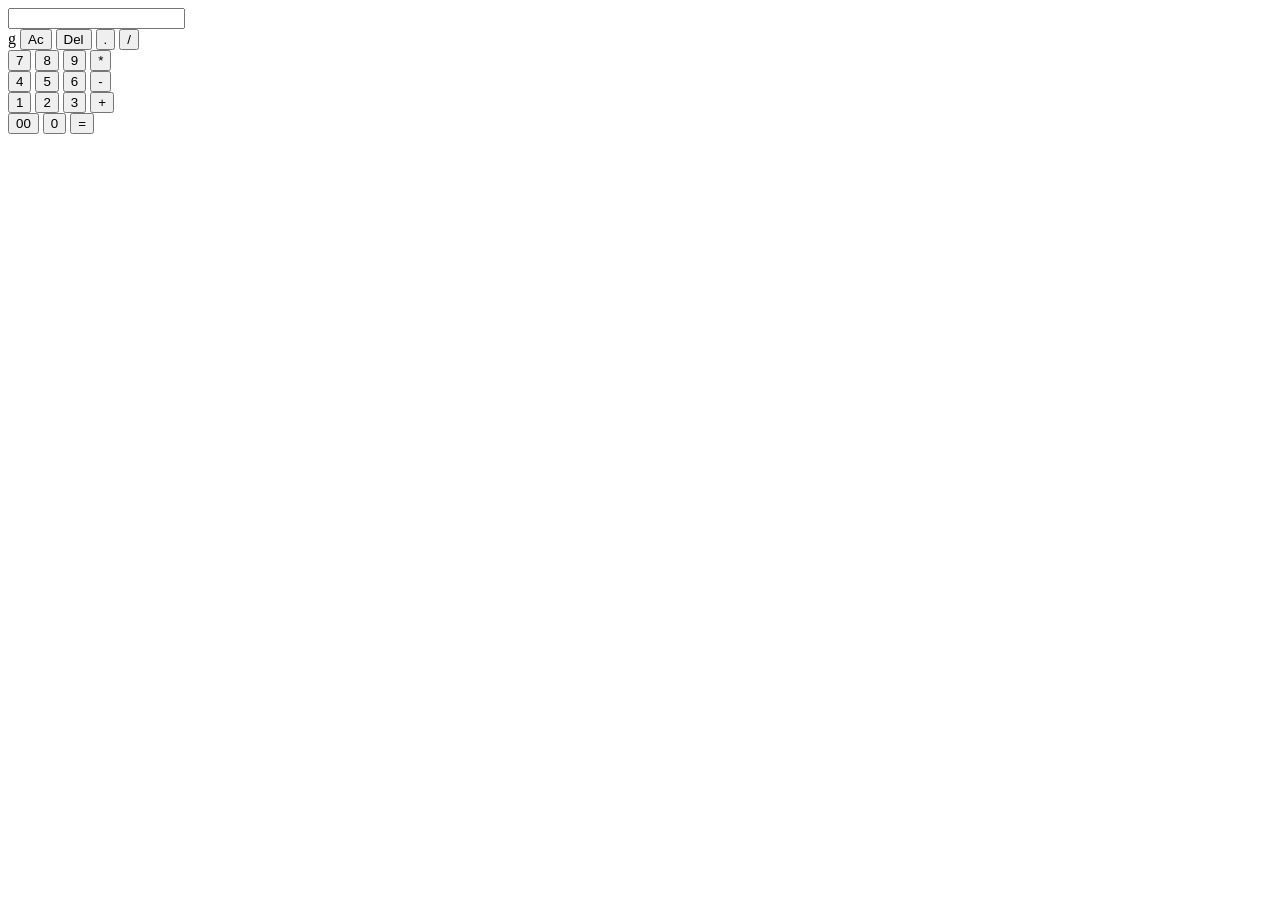
==== first.html @ 867b7c21 "Add files via upload" ====
<!DOCTYPE html>
<html lang="en">

<head>
    <meta charset="UTF-8">
    <meta name="viewport" content="width=device-width, initial-scale=1.0">
    <title>Document</title>
    <link rel="stylesheet" href="first.css">
</head>

<body>
    <div class="container">
        <div class="calculator">
            <form>
                <div class="display">
                    <input type="text" name="display" required>
                </div>
                <div>g
                    <input type="button" value="Ac" onclick="display.value = ''" class="operation">
                    <input type="button" value="Del" onclick="display.value = display.value.toString().slice(-0,-1)"
                        class="operation" required>

                    <input type="button" value="." onclick="display.value +='.'" class="operation" required>
                    <input type="button" value="/" onclick="display.value +='/'" class="operation" required>

                </div>
                <div>
                    <input type="button" value="7" onclick="display.value +='7'">
                    <input type="button" value="8" onclick="display.value +='8'">
                    <input type="button" value="9" onclick="display.value +='9'">
                    <input type="button" value="*" onclick="display.value +='*'" class="operater">

                </div>
                <div>
                    <input type="button" value="4" onclick="display.value +='4'">
                    <input type="button" value="5" onclick="display.value +='5'">
                    <input type="button" value="6" onclick="display.value +='6'">
                    <input type="button" value="-" onclick="display.value +='-'" class="operater">

                </div>
                <div>
                    <input type="button" value="1" onclick="display.value +='1'">
                    <input type="button" value="2" onclick="display.value +='2'">
                    <input type="button" value="3" onclick="display.value +='3'">
                    <input type="button" value="+" onclick="display.value +='+'" class="operater">

                </div>
                <div>
                    <input type="button" value="00" onclick="display.value +='00'">
                    <input type="button" value="0" onclick="display.value +='0'">
                    <input class="equal" type="button" value="=" onclick="display.value=eval(display.value)">

                </div>

            </form>
        </div>
    </div>
</body>

</html>
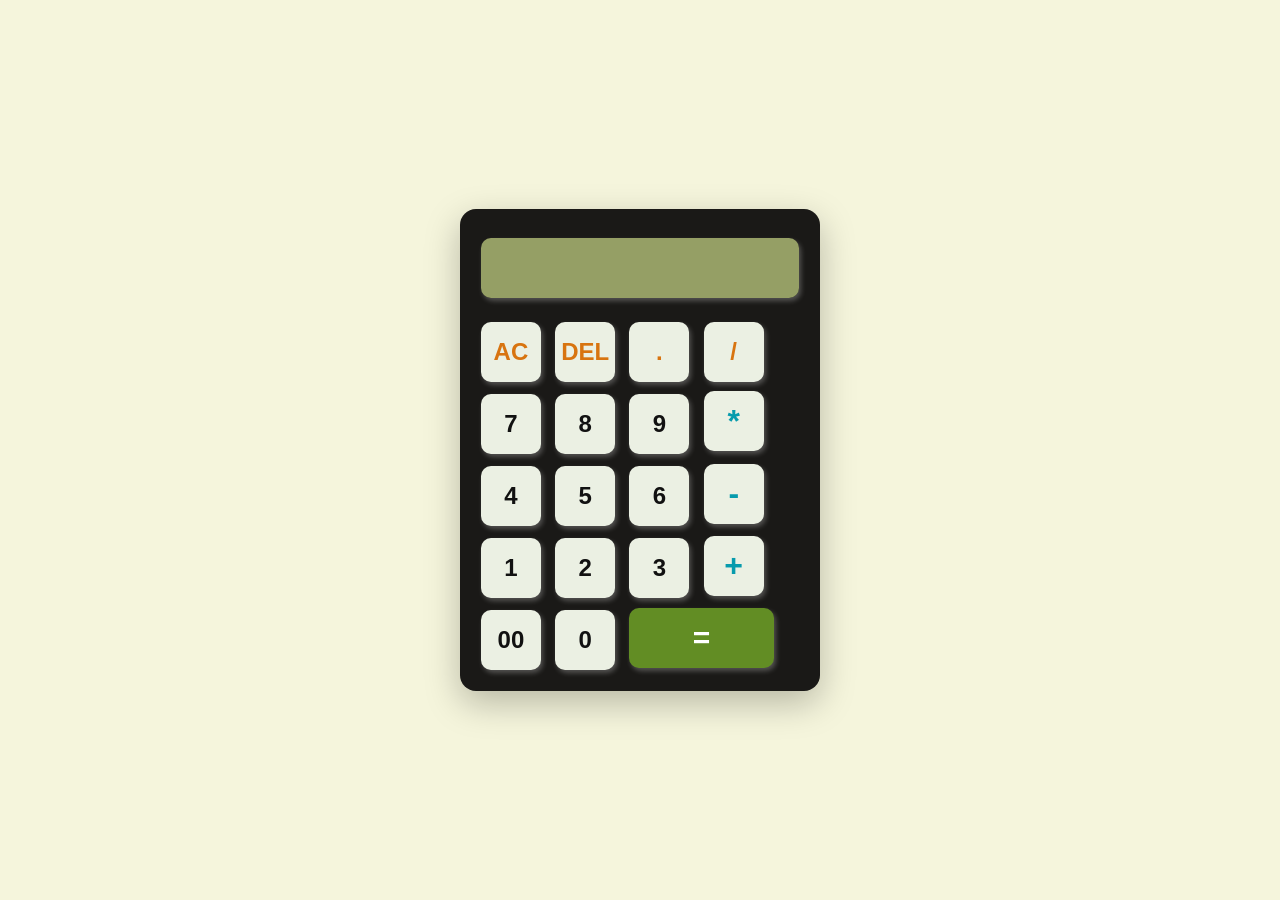
==== commit d2bd8b6b: "Redirect old calculator page to index" ====
--- a/first.html
+++ b/first.html
@@ -1,60 +1,13 @@
-<!DOCTYPE html>
-<html lang="en">
-
-<head>
-    <meta charset="UTF-8">
-    <meta name="viewport" content="width=device-width, initial-scale=1.0">
-    <title>Document</title>
-    <link rel="stylesheet" href="first.css">
-</head>
-
-<body>
-    <div class="container">
-        <div class="calculator">
-            <form>
-                <div class="display">
-                    <input type="text" name="display" required>
-                </div>
-                <div>g
-                    <input type="button" value="Ac" onclick="display.value = ''" class="operation">
-                    <input type="button" value="Del" onclick="display.value = display.value.toString().slice(-0,-1)"
-                        class="operation" required>
-
-                    <input type="button" value="." onclick="display.value +='.'" class="operation" required>
-                    <input type="button" value="/" onclick="display.value +='/'" class="operation" required>
-
-                </div>
-                <div>
-                    <input type="button" value="7" onclick="display.value +='7'">
-                    <input type="button" value="8" onclick="display.value +='8'">
-                    <input type="button" value="9" onclick="display.value +='9'">
-                    <input type="button" value="*" onclick="display.value +='*'" class="operater">
-
-                </div>
-                <div>
-                    <input type="button" value="4" onclick="display.value +='4'">
-                    <input type="button" value="5" onclick="display.value +='5'">
-                    <input type="button" value="6" onclick="display.value +='6'">
-                    <input type="button" value="-" onclick="display.value +='-'" class="operater">
-
-                </div>
-                <div>
-                    <input type="button" value="1" onclick="display.value +='1'">
-                    <input type="button" value="2" onclick="display.value +='2'">
-                    <input type="button" value="3" onclick="display.value +='3'">
-                    <input type="button" value="+" onclick="display.value +='+'" class="operater">
-
-                </div>
-                <div>
-                    <input type="button" value="00" onclick="display.value +='00'">
-                    <input type="button" value="0" onclick="display.value +='0'">
-                    <input class="equal" type="button" value="=" onclick="display.value=eval(display.value)">
-
-                </div>
-
-            </form>
-        </div>
-    </div>
-</body>
-
-</html>+<!DOCTYPE html>
+<html lang="en">
+<head>
+    <meta charset="UTF-8">
+    <meta name="viewport" content="width=device-width, initial-scale=1.0">
+    <meta http-equiv="refresh" content="0; url=./index.html">
+    <title>Calculator Website</title>
+    <link rel="canonical" href="./index.html">
+</head>
+<body>
+    <p>Opening the calculator... <a href="./index.html">Click here if you are not redirected.</a></p>
+</body>
+</html>
